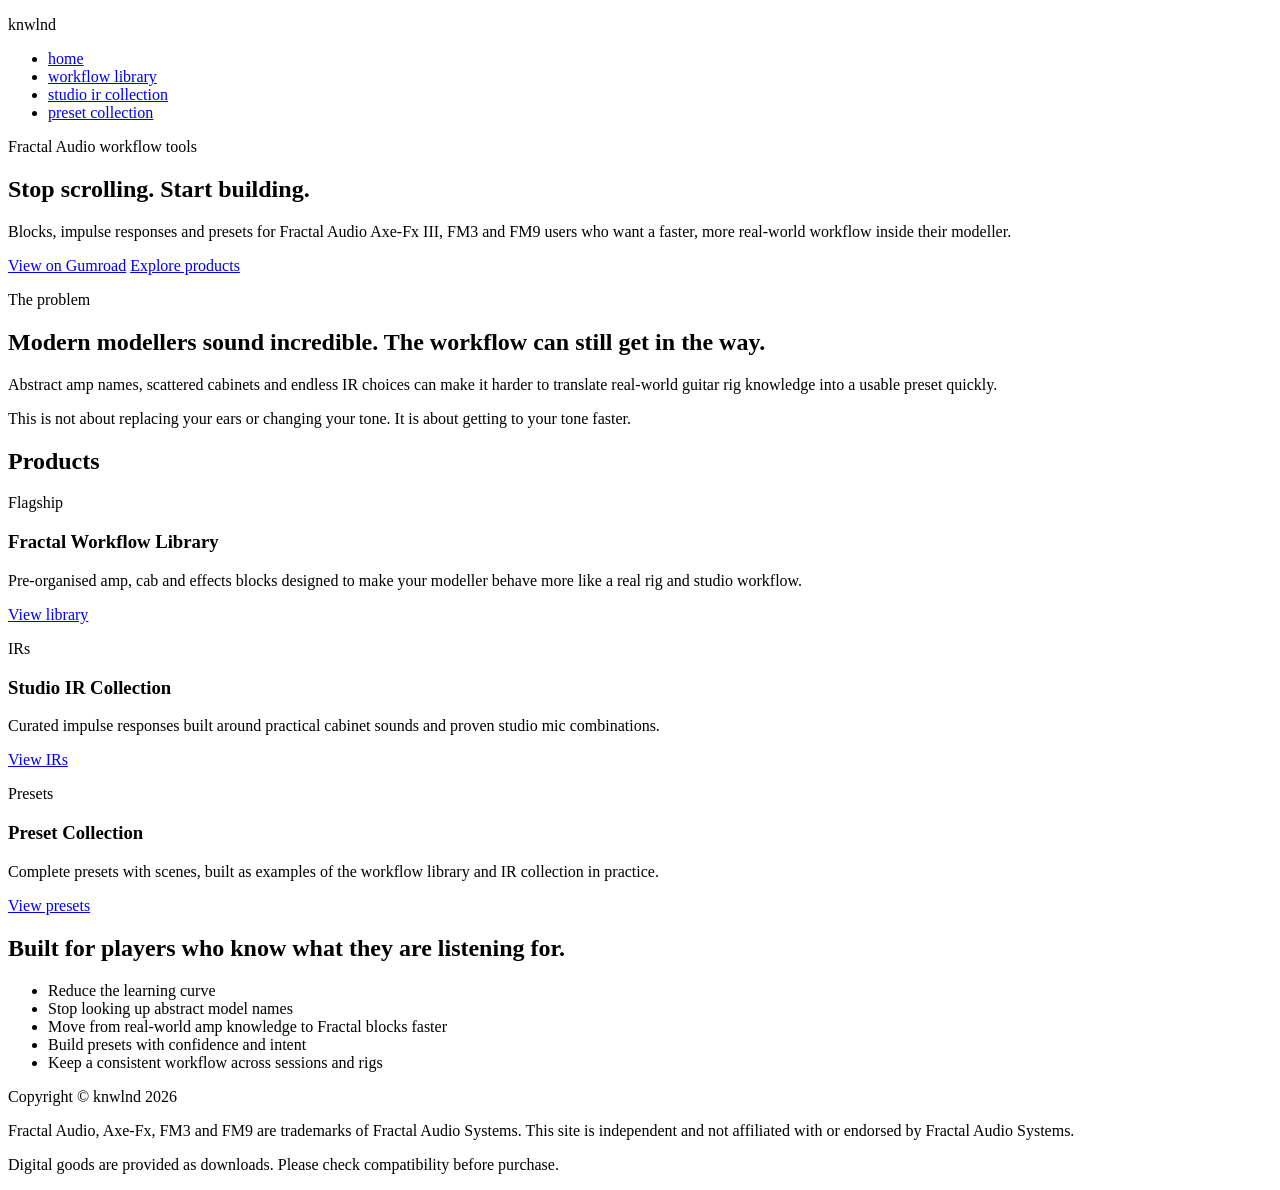
==== index.html @ f4e4c255 "Update index.html v2." ====
<!DOCTYPE html>
<html lang="en">
<head>
  <meta charset="utf-8">
  <meta name="viewport" content="width=device-width, initial-scale=1">
  <title>knwlnd Fractal Audio Workflow Tools</title>
  <meta name="description" content="Fractal Audio workflow tools, block libraries, impulse responses and presets for Axe-Fx III, FM3 and FM9 users.">
  <link rel="preconnect" href="https://fonts.googleapis.com">
  <link rel="preconnect" href="https://fonts.gstatic.com" crossorigin>
  <link href="https://fonts.googleapis.com/css2?family=Inter:wght@400;600;700&family=VT323&display=swap" rel="stylesheet">
  <link rel="stylesheet" href="./style.css">
</head>
<body>
  <header class="site-header">
    <p class="brand">knwlnd</p>
    <nav class="site-nav" aria-label="Main navigation">
      <ul>
        <li><a class="active" href="./index.html">home</a></li>
        <li><a href="./libraries.html">workflow library</a></li>
        <li><a href="./impulses.html">studio ir collection</a></li>
        <li><a href="./presets.html">preset collection</a></li>
      </ul>
    </nav>
  </header>

  <main>
    <section class="hero">
      <p class="eyebrow">Fractal Audio workflow tools</p>
      <h1>Stop scrolling. Start building.</h1>
      <p class="lede">Blocks, impulse responses and presets for Fractal Audio Axe-Fx III, FM3 and FM9 users who want a faster, more real-world workflow inside their modeller.</p>
      <div class="button-row">
        <a class="button primary" href="https://knwlnd.gumroad.com/l/jlbdt?layout=profile">View on Gumroad</a>
        <a class="button secondary" href="#products">Explore products</a>
      </div>
    </section>

    <section class="section panel">
      <p class="kicker">The problem</p>
      <h2>Modern modellers sound incredible. The workflow can still get in the way.</h2>
      <p>Abstract amp names, scattered cabinets and endless IR choices can make it harder to translate real-world guitar rig knowledge into a usable preset quickly.</p>
      <p class="note">This is not about replacing your ears or changing your tone. It is about getting to your tone faster.</p>
    </section>

    <section id="products" class="section">
      <h2>Products</h2>
      <div class="grid">
        <article class="card featured">
          <p class="kicker">Flagship</p>
          <h3>Fractal Workflow Library</h3>
          <p>Pre-organised amp, cab and effects blocks designed to make your modeller behave more like a real rig and studio workflow.</p>
          <a class="button" href="./libraries.html">View library</a>
        </article>

        <article class="card">
          <p class="kicker">IRs</p>
          <h3>Studio IR Collection</h3>
          <p>Curated impulse responses built around practical cabinet sounds and proven studio mic combinations.</p>
          <a class="button" href="./impulses.html">View IRs</a>
        </article>

        <article class="card">
          <p class="kicker">Presets</p>
          <h3>Preset Collection</h3>
          <p>Complete presets with scenes, built as examples of the workflow library and IR collection in practice.</p>
          <a class="button" href="./presets.html">View presets</a>
        </article>
      </div>
    </section>

    <section class="section panel">
      <h2>Built for players who know what they are listening for.</h2>
      <ul class="checklist">
        <li>Reduce the learning curve</li>
        <li>Stop looking up abstract model names</li>
        <li>Move from real-world amp knowledge to Fractal blocks faster</li>
        <li>Build presets with confidence and intent</li>
        <li>Keep a consistent workflow across sessions and rigs</li>
      </ul>
    </section>
  </main>

  <footer class="site-footer">
    <p>Copyright © knwlnd 2026</p>
    <p>Fractal Audio, Axe-Fx, FM3 and FM9 are trademarks of Fractal Audio Systems. This site is independent and not affiliated with or endorsed by Fractal Audio Systems.</p>
    <p>Digital goods are provided as downloads. Please check compatibility before purchase.</p>
  </footer>
</body>
</html>
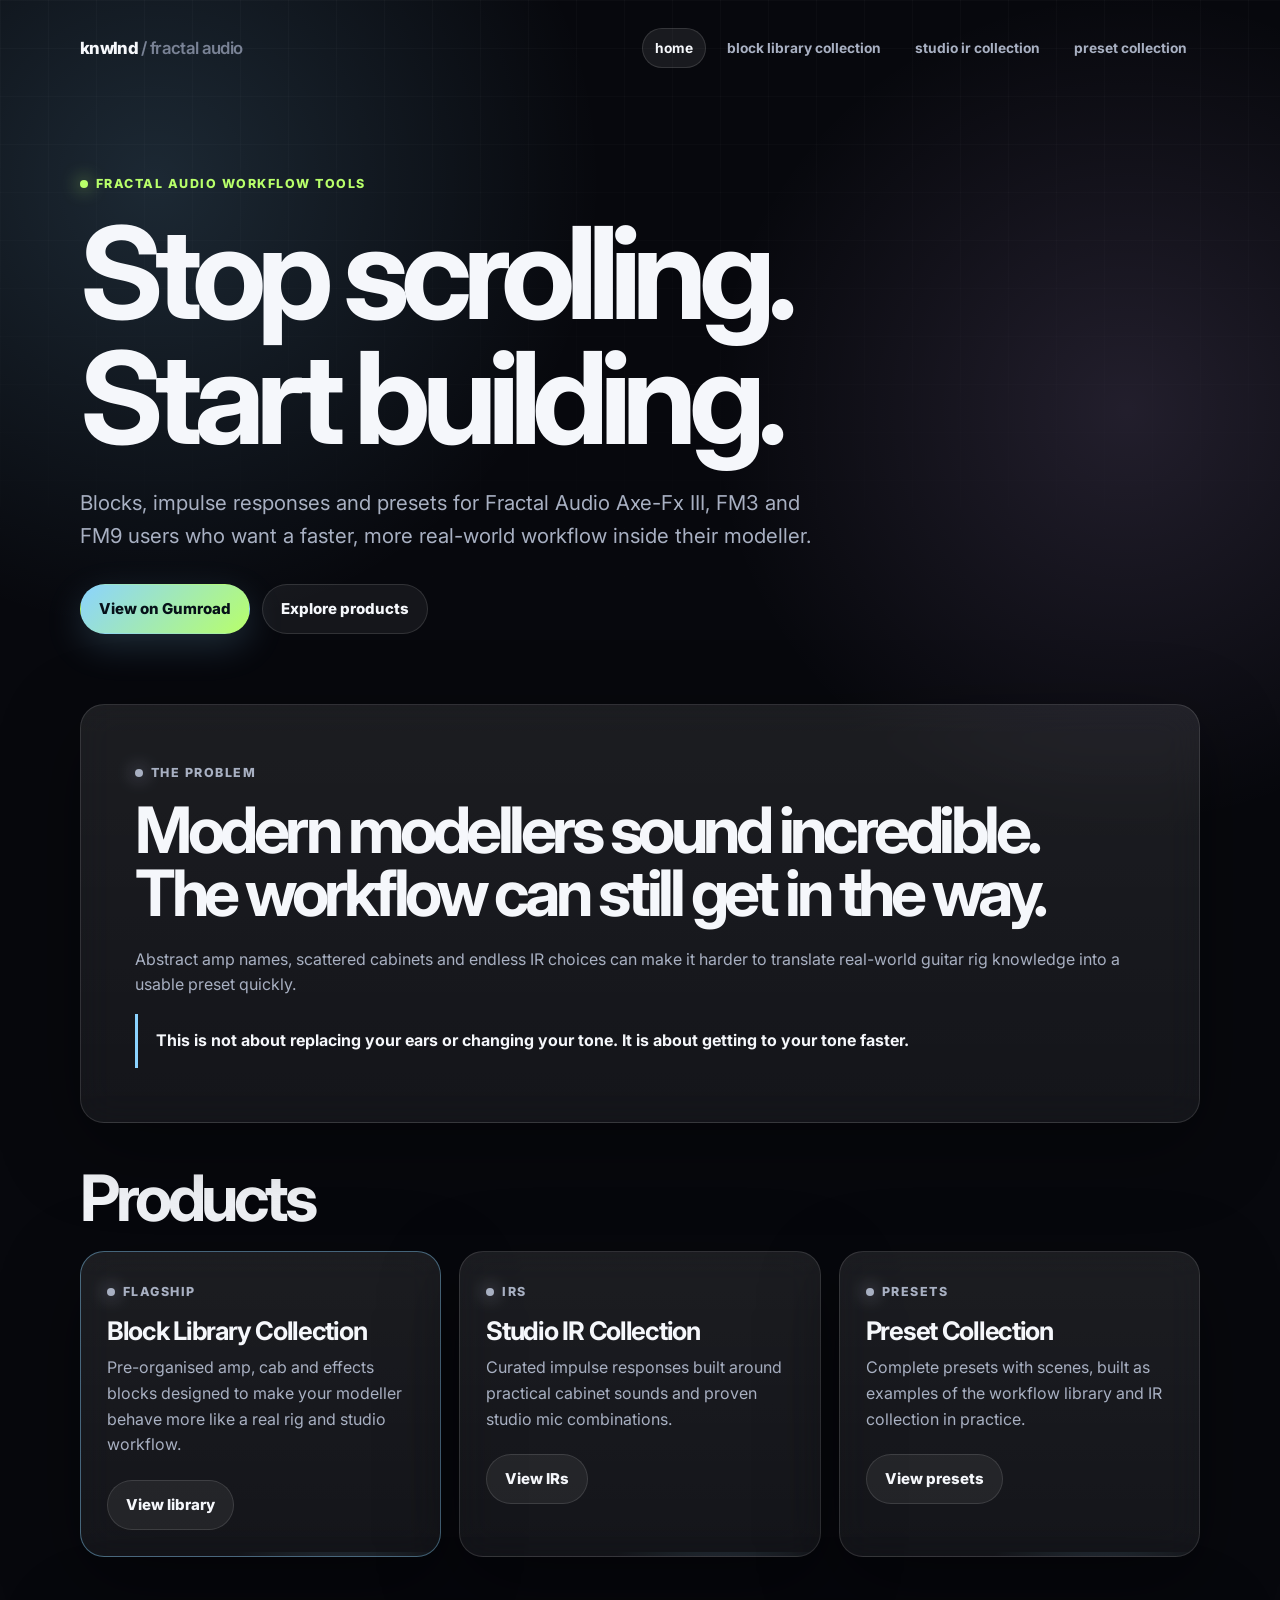
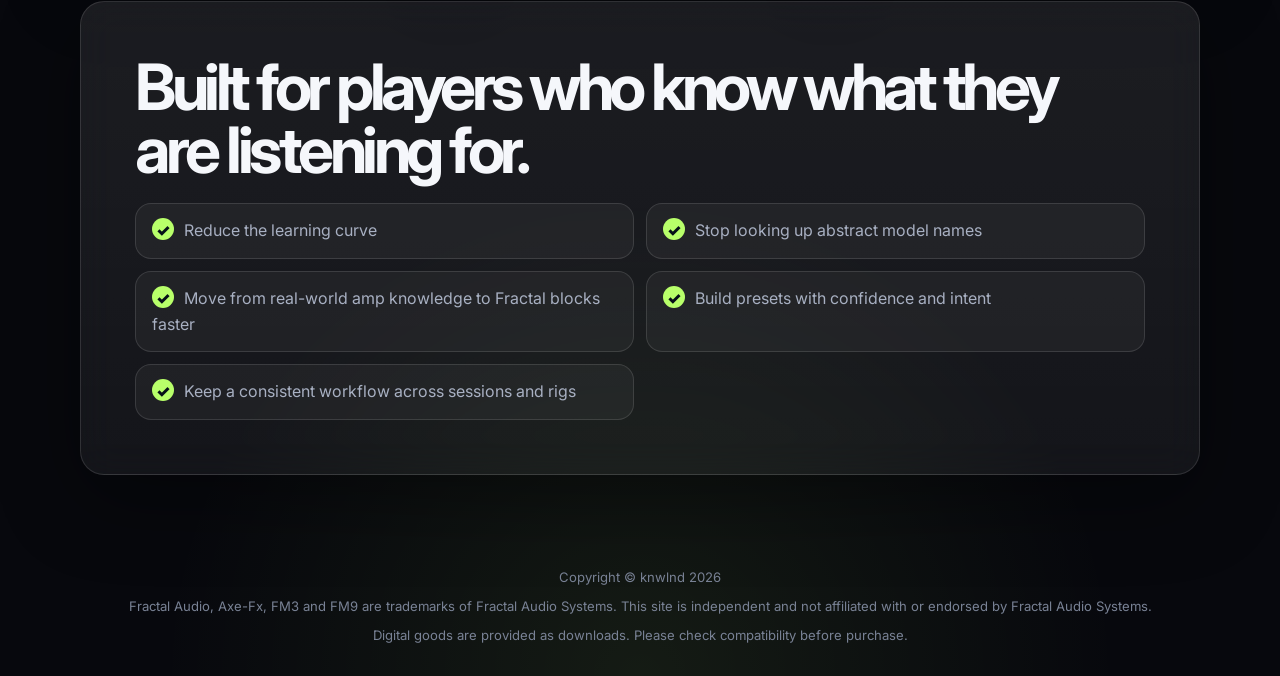
==== commit 4d377e9c: "Update index.html Naming of Block Library Collection." ====
--- a/index.html
+++ b/index.html
@@ -7,7 +7,7 @@
   <meta name="description" content="Fractal Audio workflow tools, block libraries, impulse responses and presets for Axe-Fx III, FM3 and FM9 users.">
   <link rel="preconnect" href="https://fonts.googleapis.com">
   <link rel="preconnect" href="https://fonts.gstatic.com" crossorigin>
-  <link href="https://fonts.googleapis.com/css2?family=Inter:wght@400;600;700&family=VT323&display=swap" rel="stylesheet">
+  <link href="https://fonts.googleapis.com/css2?family=Inter:wght@400;600;700&display=swap" rel="stylesheet">
   <link rel="stylesheet" href="./style.css">
 </head>
 <body>
@@ -16,7 +16,7 @@
     <nav class="site-nav" aria-label="Main navigation">
       <ul>
         <li><a class="active" href="./index.html">home</a></li>
-        <li><a href="./libraries.html">workflow library</a></li>
+        <li><a href="./libraries.html">block library collection</a></li>
         <li><a href="./impulses.html">studio ir collection</a></li>
         <li><a href="./presets.html">preset collection</a></li>
       </ul>
@@ -46,7 +46,7 @@
       <div class="grid">
         <article class="card featured">
           <p class="kicker">Flagship</p>
-          <h3>Fractal Workflow Library</h3>
+          <h3>Block Library Collection</h3>
           <p>Pre-organised amp, cab and effects blocks designed to make your modeller behave more like a real rig and studio workflow.</p>
           <a class="button" href="./libraries.html">View library</a>
         </article>
--- a/style.css
+++ b/style.css
@@ -0,0 +1,429 @@
+:root {
+  color-scheme: dark;
+  --bg: #07080d;
+  --bg-soft: #0d1018;
+  --panel: rgba(255, 255, 255, 0.055);
+  --panel-strong: rgba(255, 255, 255, 0.085);
+  --text: #f5f7fb;
+  --muted: #a8b0c2;
+  --muted-2: #798295;
+  --accent: #8bd3ff;
+  --accent-2: #b8ff6a;
+  --accent-3: #d9b4ff;
+  --border: rgba(255, 255, 255, 0.12);
+  --shadow: 0 24px 80px rgba(0, 0, 0, 0.38);
+  --radius: 24px;
+  --max-width: 1120px;
+}
+
+* {
+  box-sizing: border-box;
+}
+
+html {
+  scroll-behavior: smooth;
+}
+
+body {
+  margin: 0;
+  background:
+    radial-gradient(circle at 12% 8%, rgba(139, 211, 255, 0.16), transparent 28rem),
+    radial-gradient(circle at 88% 18%, rgba(217, 180, 255, 0.13), transparent 26rem),
+    radial-gradient(circle at 50% 100%, rgba(184, 255, 106, 0.08), transparent 30rem),
+    var(--bg);
+  color: var(--text);
+  font-family: Inter, -apple-system, BlinkMacSystemFont, "Segoe UI", sans-serif;
+  line-height: 1.6;
+  -webkit-font-smoothing: antialiased;
+}
+
+body::before {
+  content: "";
+  position: fixed;
+  inset: 0;
+  pointer-events: none;
+  background-image: linear-gradient(rgba(255,255,255,0.025) 1px, transparent 1px), linear-gradient(90deg, rgba(255,255,255,0.025) 1px, transparent 1px);
+  background-size: 48px 48px;
+  mask-image: linear-gradient(to bottom, black, transparent 75%);
+}
+
+a {
+  color: inherit;
+  text-decoration: none;
+}
+
+p {
+  margin: 0;
+}
+
+.site-header,
+main,
+.site-footer {
+  width: min(var(--max-width), calc(100% - 40px));
+  margin: 0 auto;
+}
+
+.site-header {
+  display: flex;
+  align-items: center;
+  justify-content: space-between;
+  gap: 24px;
+  padding: 28px 0;
+}
+
+.brand {
+  margin: 0;
+  font-size: 1.05rem;
+  font-weight: 800;
+  letter-spacing: -0.04em;
+}
+
+.brand::after {
+  content: " / fractal audio";
+  color: var(--muted-2);
+  font-weight: 600;
+}
+
+.site-nav ul {
+  display: flex;
+  flex-wrap: wrap;
+  justify-content: flex-end;
+  gap: 8px;
+  margin: 0;
+  padding: 0;
+  list-style: none;
+}
+
+.site-nav a {
+  display: block;
+  padding: 8px 12px;
+  border: 1px solid transparent;
+  border-radius: 999px;
+  color: var(--muted);
+  font-size: 0.86rem;
+  font-weight: 700;
+  text-transform: lowercase;
+  transition: 160ms ease;
+}
+
+.site-nav a:hover,
+.site-nav a.active {
+  color: var(--text);
+  background: rgba(255, 255, 255, 0.075);
+  border-color: var(--border);
+}
+
+main {
+  padding-bottom: 48px;
+}
+
+.hero {
+  min-height: 62vh;
+  display: grid;
+  align-content: center;
+  padding: 78px 0 70px;
+}
+
+.hero > * {
+  max-width: 900px;
+}
+
+.eyebrow,
+.kicker {
+  display: inline-flex;
+  width: fit-content;
+  align-items: center;
+  gap: 8px;
+  margin-bottom: 16px;
+  color: var(--accent-2);
+  font-size: 0.78rem;
+  font-weight: 800;
+  letter-spacing: 0.12em;
+  text-transform: uppercase;
+}
+
+.eyebrow::before,
+.kicker::before {
+  content: "";
+  width: 8px;
+  height: 8px;
+  border-radius: 999px;
+  background: currentColor;
+  box-shadow: 0 0 18px currentColor;
+}
+
+h1,
+h2,
+h3 {
+  margin: 0;
+  line-height: 0.98;
+  letter-spacing: -0.07em;
+}
+
+h1 {
+  max-width: 980px;
+  font-size: clamp(4rem, 10vw, 8.6rem);
+}
+
+h2 {
+  font-size: clamp(2.3rem, 5vw, 4.7rem);
+  margin-bottom: 22px;
+}
+
+h3 {
+  font-size: clamp(1.45rem, 2vw, 2rem);
+  letter-spacing: -0.05em;
+  margin-bottom: 12px;
+}
+
+.lede {
+  max-width: 760px;
+  margin-top: 26px;
+  color: var(--muted);
+  font-size: clamp(1.08rem, 1.8vw, 1.28rem);
+}
+
+.section {
+  padding: 44px 0;
+}
+
+.panel,
+.card,
+.aside-box {
+  background: linear-gradient(180deg, var(--panel-strong), var(--panel));
+  border: 1px solid var(--border);
+  border-radius: var(--radius);
+  box-shadow: var(--shadow);
+  backdrop-filter: blur(18px);
+}
+
+.panel {
+  padding: clamp(26px, 5vw, 54px);
+}
+
+.panel p,
+.card p,
+.aside-box li,
+.meta,
+.checklist li,
+.plain-list li {
+  color: var(--muted);
+}
+
+.panel p + p {
+  margin-top: 16px;
+}
+
+.note {
+  border-left: 3px solid var(--accent);
+  padding: 14px 0 14px 18px;
+  color: var(--text) !important;
+  font-weight: 700;
+}
+
+.grid {
+  display: grid;
+  grid-template-columns: repeat(3, minmax(0, 1fr));
+  gap: 18px;
+  margin-top: 22px;
+}
+
+.card {
+  position: relative;
+  overflow: hidden;
+  padding: 26px;
+  min-height: 260px;
+  transition: transform 180ms ease, border-color 180ms ease, background 180ms ease;
+}
+
+.card::after {
+  content: "";
+  position: absolute;
+  inset: auto -20% -45% 25%;
+  height: 140px;
+  background: radial-gradient(circle, rgba(139, 211, 255, 0.18), transparent 68%);
+}
+
+.card.featured {
+  border-color: rgba(139, 211, 255, 0.42);
+}
+
+.card:hover {
+  transform: translateY(-4px);
+  border-color: rgba(255, 255, 255, 0.25);
+  background: rgba(255, 255, 255, 0.075);
+}
+
+.card .button {
+  position: relative;
+  z-index: 1;
+  margin-top: 22px;
+}
+
+.button-row {
+  display: flex;
+  flex-wrap: wrap;
+  gap: 12px;
+  margin-top: 32px;
+}
+
+.button-row.left {
+  justify-content: flex-start;
+}
+
+.button {
+  display: inline-flex;
+  align-items: center;
+  justify-content: center;
+  gap: 8px;
+  min-height: 46px;
+  padding: 12px 18px;
+  border: 1px solid var(--border);
+  border-radius: 999px;
+  color: var(--text);
+  background: rgba(255, 255, 255, 0.06);
+  font-size: 0.94rem;
+  font-weight: 800;
+  transition: 160ms ease;
+}
+
+.button:hover {
+  transform: translateY(-1px);
+  border-color: rgba(255, 255, 255, 0.26);
+  background: rgba(255, 255, 255, 0.1);
+}
+
+.button.primary {
+  color: #061018;
+  border-color: transparent;
+  background: linear-gradient(135deg, var(--accent), var(--accent-2));
+  box-shadow: 0 12px 36px rgba(139, 211, 255, 0.18);
+}
+
+.button.secondary {
+  color: var(--text);
+}
+
+.checklist,
+.plain-list {
+  padding-left: 0;
+  margin: 0;
+  list-style: none;
+}
+
+.checklist {
+  display: grid;
+  grid-template-columns: repeat(2, minmax(0, 1fr));
+  gap: 12px;
+  margin-top: 22px;
+}
+
+.checklist li,
+.plain-list li {
+  margin: 0;
+}
+
+.checklist li {
+  padding: 14px 16px;
+  background: rgba(255,255,255,0.045);
+  border: 1px solid var(--border);
+  border-radius: 16px;
+}
+
+.checklist li::before {
+  content: "✓";
+  display: inline-grid;
+  place-items: center;
+  width: 22px;
+  height: 22px;
+  margin-right: 10px;
+  border-radius: 999px;
+  color: #061018;
+  background: var(--accent-2);
+  font-weight: 900;
+}
+
+.product-layout {
+  display: grid;
+  grid-template-columns: minmax(0, 1.45fr) minmax(280px, 0.8fr);
+  gap: 20px;
+  align-items: start;
+}
+
+.aside-box {
+  position: sticky;
+  top: 20px;
+  padding: 24px;
+}
+
+.aside-box h3 {
+  margin-bottom: 18px;
+}
+
+.aside-box .button {
+  width: 100%;
+  margin-top: 22px;
+}
+
+.plain-list {
+  display: grid;
+  gap: 12px;
+}
+
+.plain-list strong {
+  color: var(--text);
+}
+
+.site-footer {
+  padding: 44px 0 30px;
+  color: var(--muted-2);
+  font-size: 0.82rem;
+  text-align: center;
+}
+
+.site-footer p + p {
+  margin-top: 8px;
+}
+
+@media (max-width: 860px) {
+  .site-header {
+    align-items: flex-start;
+    flex-direction: column;
+  }
+
+  .site-nav ul {
+    justify-content: flex-start;
+  }
+
+  .hero {
+    min-height: auto;
+    padding: 52px 0 42px;
+  }
+
+  .grid,
+  .product-layout,
+  .checklist {
+    grid-template-columns: 1fr;
+  }
+
+  .aside-box {
+    position: static;
+  }
+}
+
+@media (max-width: 520px) {
+  .site-header,
+  main,
+  .site-footer {
+    width: min(var(--max-width), calc(100% - 28px));
+  }
+
+  .site-nav a {
+    padding: 7px 10px;
+    font-size: 0.82rem;
+  }
+
+  h1 {
+    font-size: clamp(3.4rem, 16vw, 5rem);
+  }
+}
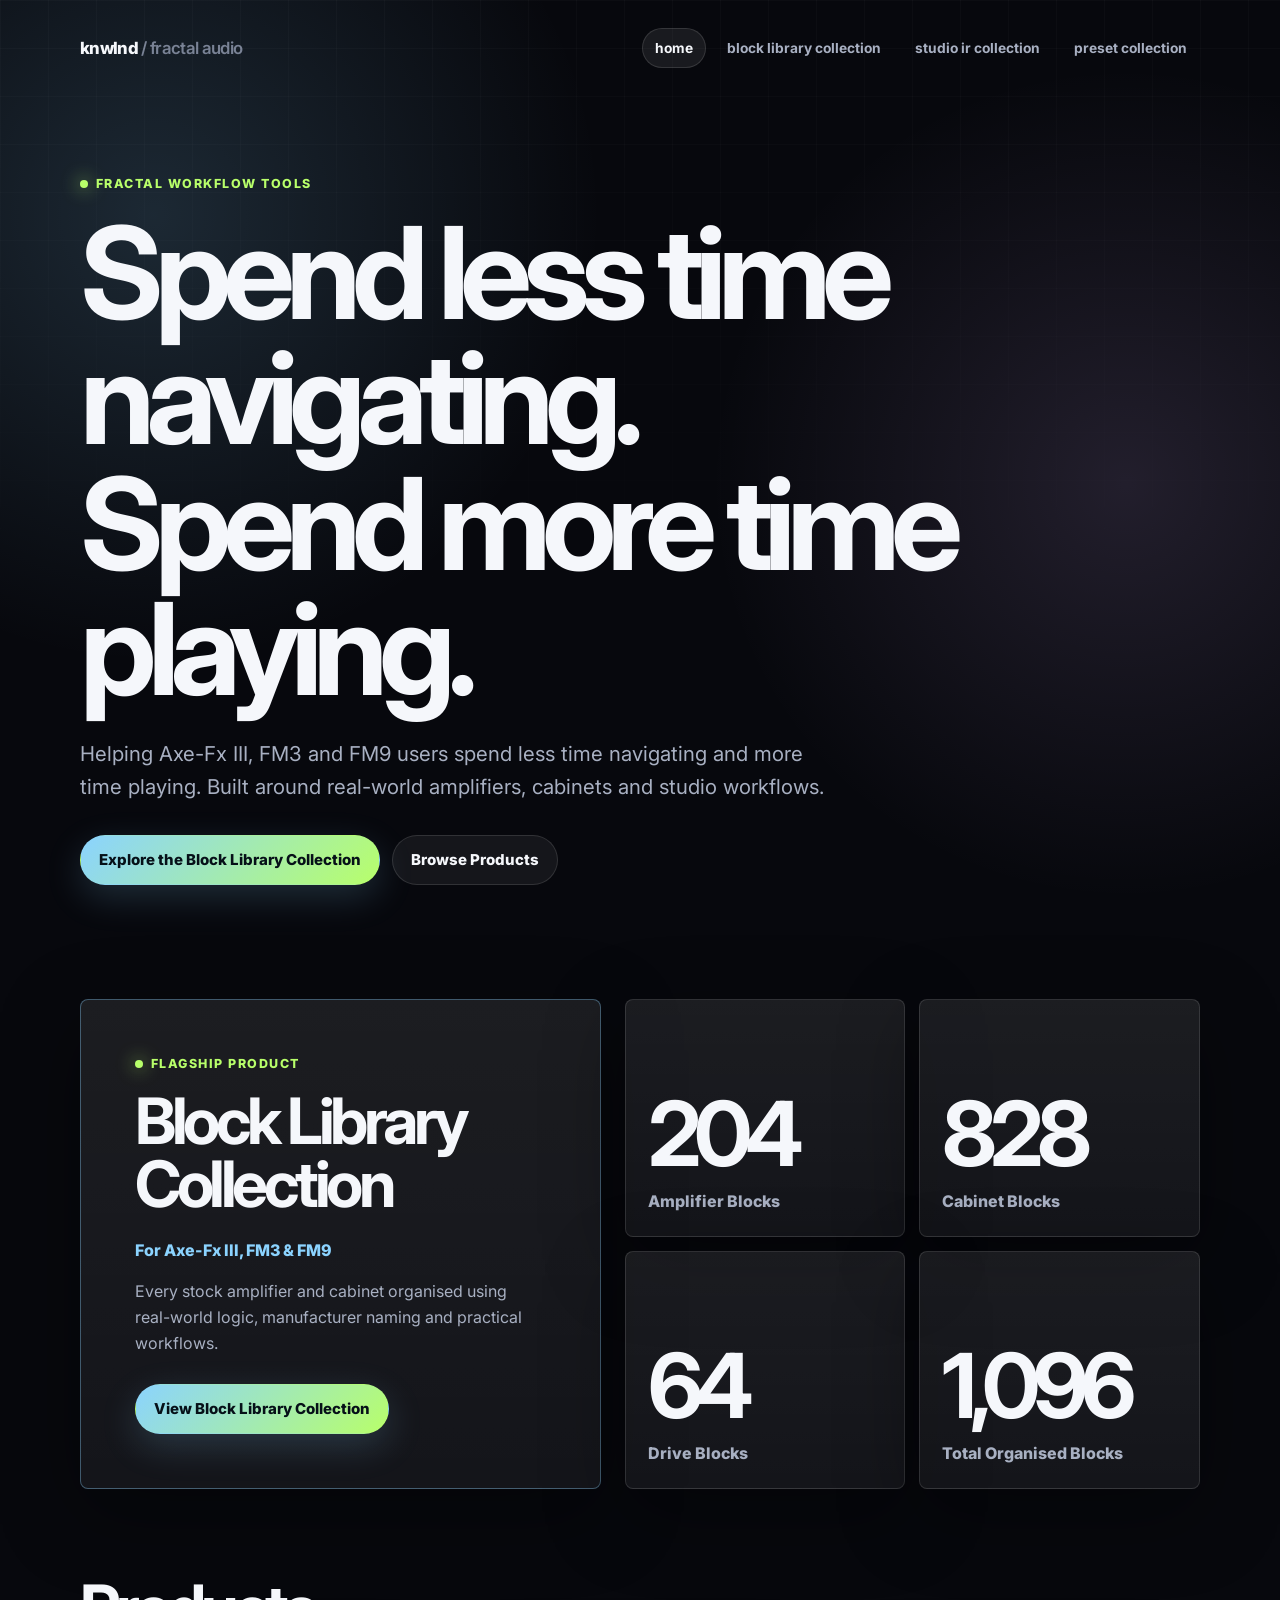
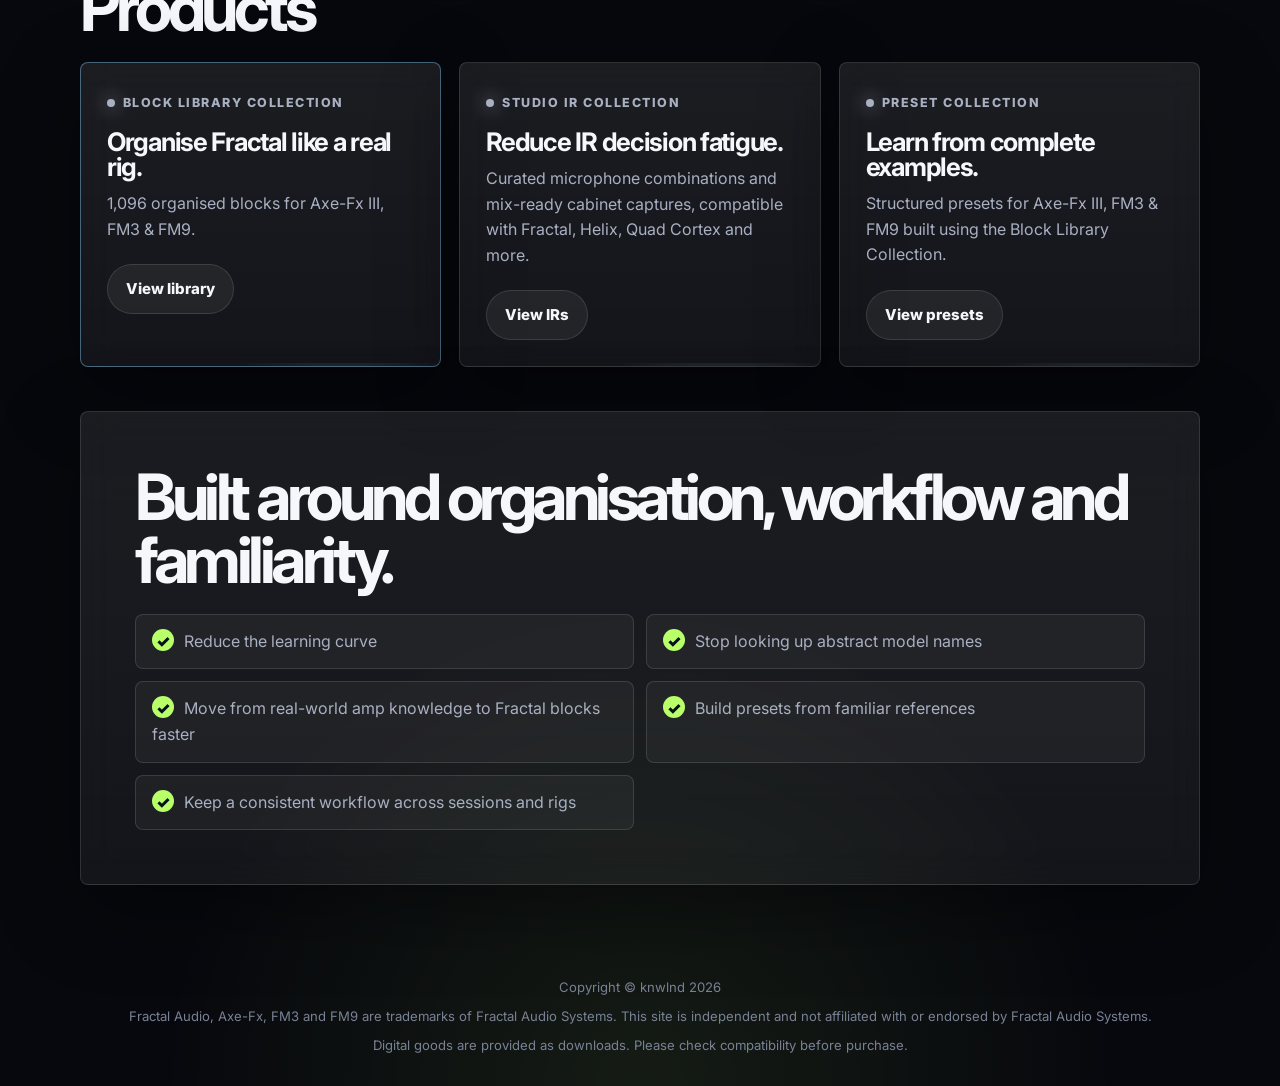
==== commit b0dc8817: "Copy and product naming revision." ====
--- a/index.html
+++ b/index.html
@@ -3,11 +3,11 @@
 <head>
   <meta charset="utf-8">
   <meta name="viewport" content="width=device-width, initial-scale=1">
-  <title>knwlnd Fractal Audio Workflow Tools</title>
-  <meta name="description" content="Fractal Audio workflow tools, block libraries, impulse responses and presets for Axe-Fx III, FM3 and FM9 users.">
+  <title>knwlnd | Fractal Workflow Tools</title>
+  <meta name="description" content="Fractal block library, studio IR and preset collections for Axe-Fx III, FM3 and FM9 users who want less navigation and more playing.">
   <link rel="preconnect" href="https://fonts.googleapis.com">
   <link rel="preconnect" href="https://fonts.gstatic.com" crossorigin>
-  <link href="https://fonts.googleapis.com/css2?family=Inter:wght@400;600;700&display=swap" rel="stylesheet">
+  <link href="https://fonts.googleapis.com/css2?family=Inter:wght@400;600;700&amp;display=swap" rel="stylesheet">
   <link rel="stylesheet" href="./style.css">
 </head>
 <body>
@@ -25,55 +25,76 @@
 
   <main>
     <section class="hero">
-      <p class="eyebrow">Fractal Audio workflow tools</p>
-      <h1>Stop scrolling. Start building.</h1>
-      <p class="lede">Blocks, impulse responses and presets for Fractal Audio Axe-Fx III, FM3 and FM9 users who want a faster, more real-world workflow inside their modeller.</p>
+      <p class="eyebrow">Fractal Workflow Tools</p>
+      <h1>Spend less time navigating. Spend more time playing.</h1>
+      <p class="lede">Helping Axe-Fx III, FM3 and FM9 users spend less time navigating and more time playing. Built around real-world amplifiers, cabinets and studio workflows.</p>
       <div class="button-row">
-        <a class="button primary" href="https://knwlnd.gumroad.com/l/jlbdt?layout=profile">View on Gumroad</a>
-        <a class="button secondary" href="#products">Explore products</a>
+        <a class="button primary" href="./libraries.html">Explore the Block Library Collection</a>
+        <a class="button secondary" href="#products">Browse Products</a>
       </div>
     </section>
 
-    <section class="section panel">
-      <p class="kicker">The problem</p>
-      <h2>Modern modellers sound incredible. The workflow can still get in the way.</h2>
-      <p>Abstract amp names, scattered cabinets and endless IR choices can make it harder to translate real-world guitar rig knowledge into a usable preset quickly.</p>
-      <p class="note">This is not about replacing your ears or changing your tone. It is about getting to your tone faster.</p>
+    <section class="section library-feature">
+      <div class="feature-copy">
+        <p class="kicker">Flagship product</p>
+        <h2>Block Library Collection</h2>
+        <p class="subhead">For Axe-Fx III, FM3 &amp; FM9</p>
+        <p>Every stock amplifier and cabinet organised using real-world logic, manufacturer naming and practical workflows.</p>
+        <a class="button primary" href="./libraries.html">View Block Library Collection</a>
+      </div>
+      <div class="stats-grid compact">
+        <article>
+          <strong>204</strong>
+          <span>Amplifier Blocks</span>
+        </article>
+        <article>
+          <strong>828</strong>
+          <span>Cabinet Blocks</span>
+        </article>
+        <article>
+          <strong>64</strong>
+          <span>Drive Blocks</span>
+        </article>
+        <article>
+          <strong>1,096</strong>
+          <span>Total Organised Blocks</span>
+        </article>
+      </div>
     </section>
 
     <section id="products" class="section">
       <h2>Products</h2>
       <div class="grid">
         <article class="card featured">
-          <p class="kicker">Flagship</p>
-          <h3>Block Library Collection</h3>
-          <p>Pre-organised amp, cab and effects blocks designed to make your modeller behave more like a real rig and studio workflow.</p>
+          <p class="kicker">Block Library Collection</p>
+          <h3>Organise Fractal like a real rig.</h3>
+          <p>1,096 organised blocks for Axe-Fx III, FM3 &amp; FM9.</p>
           <a class="button" href="./libraries.html">View library</a>
         </article>
 
         <article class="card">
-          <p class="kicker">IRs</p>
-          <h3>Studio IR Collection</h3>
-          <p>Curated impulse responses built around practical cabinet sounds and proven studio mic combinations.</p>
+          <p class="kicker">Studio IR Collection</p>
+          <h3>Reduce IR decision fatigue.</h3>
+          <p>Curated microphone combinations and mix-ready cabinet captures, compatible with Fractal, Helix, Quad Cortex and more.</p>
           <a class="button" href="./impulses.html">View IRs</a>
         </article>
 
         <article class="card">
-          <p class="kicker">Presets</p>
-          <h3>Preset Collection</h3>
-          <p>Complete presets with scenes, built as examples of the workflow library and IR collection in practice.</p>
+          <p class="kicker">Preset Collection</p>
+          <h3>Learn from complete examples.</h3>
+          <p>Structured presets for Axe-Fx III, FM3 &amp; FM9 built using the Block Library Collection.</p>
           <a class="button" href="./presets.html">View presets</a>
         </article>
       </div>
     </section>
 
     <section class="section panel">
-      <h2>Built for players who know what they are listening for.</h2>
+      <h2>Built around organisation, workflow and familiarity.</h2>
       <ul class="checklist">
         <li>Reduce the learning curve</li>
         <li>Stop looking up abstract model names</li>
         <li>Move from real-world amp knowledge to Fractal blocks faster</li>
-        <li>Build presets with confidence and intent</li>
+        <li>Build presets from familiar references</li>
         <li>Keep a consistent workflow across sessions and rigs</li>
       </ul>
     </section>
--- a/style.css
+++ b/style.css
@@ -12,7 +12,7 @@
   --accent-3: #d9b4ff;
   --border: rgba(255, 255, 255, 0.12);
   --shadow: 0 24px 80px rgba(0, 0, 0, 0.38);
-  --radius: 24px;
+  --radius: 8px;
   --max-width: 1120px;
 }
 
@@ -304,6 +304,130 @@
   color: var(--text);
 }
 
+.button.disabled {
+  cursor: default;
+  opacity: 0.78;
+  pointer-events: none;
+}
+
+.library-feature {
+  display: grid;
+  grid-template-columns: minmax(0, 0.95fr) minmax(420px, 1.05fr);
+  gap: 24px;
+  align-items: stretch;
+}
+
+.feature-copy {
+  display: flex;
+  flex-direction: column;
+  justify-content: center;
+  padding: clamp(26px, 5vw, 54px);
+  background: linear-gradient(180deg, var(--panel-strong), var(--panel));
+  border: 1px solid rgba(139, 211, 255, 0.36);
+  border-radius: var(--radius);
+  box-shadow: var(--shadow);
+}
+
+.feature-copy p:not(.kicker) {
+  max-width: 560px;
+  color: var(--muted);
+}
+
+.feature-copy .subhead {
+  margin-bottom: 16px;
+  color: var(--accent) !important;
+  font-weight: 800;
+}
+
+.feature-copy .button {
+  width: fit-content;
+  margin-top: 28px;
+}
+
+.stats-grid {
+  display: grid;
+  grid-template-columns: repeat(4, minmax(0, 1fr));
+  gap: 14px;
+}
+
+.stats-grid.compact {
+  grid-template-columns: repeat(2, minmax(0, 1fr));
+}
+
+.stats-grid article {
+  display: grid;
+  align-content: end;
+  min-height: 180px;
+  padding: 22px;
+  background: linear-gradient(180deg, var(--panel-strong), var(--panel));
+  border: 1px solid var(--border);
+  border-radius: var(--radius);
+  box-shadow: var(--shadow);
+}
+
+.stats-grid strong {
+  display: block;
+  color: var(--text);
+  font-size: clamp(3rem, 7vw, 6.2rem);
+  line-height: 0.9;
+  letter-spacing: -0.08em;
+}
+
+.stats-grid span {
+  display: block;
+  margin-top: 14px;
+  color: var(--muted);
+  font-weight: 800;
+}
+
+.brand-list {
+  display: flex;
+  flex-wrap: wrap;
+  gap: 10px;
+  margin: 24px 0 0;
+  padding: 0;
+  list-style: none;
+}
+
+.brand-list li {
+  padding: 10px 14px;
+  color: var(--text);
+  background: rgba(255,255,255,0.055);
+  border: 1px solid var(--border);
+  border-radius: 8px;
+  font-weight: 800;
+}
+
+.gallery {
+  display: grid;
+  grid-template-columns: repeat(2, minmax(0, 1fr));
+  gap: 18px;
+  margin-top: 22px;
+}
+
+.gallery figure {
+  margin: 0;
+  overflow: hidden;
+  background: linear-gradient(180deg, var(--panel-strong), var(--panel));
+  border: 1px solid var(--border);
+  border-radius: var(--radius);
+  box-shadow: var(--shadow);
+}
+
+.gallery img {
+  display: block;
+  width: 100%;
+  height: auto;
+  background: #05070a;
+}
+
+.gallery figcaption {
+  padding: 14px 16px 16px;
+  color: var(--muted);
+  font-size: 0.92rem;
+  font-weight: 700;
+}
+
 .checklist,
 .plain-list {
   padding-left: 0;
@@ -327,7 +451,7 @@
   padding: 14px 16px;
   background: rgba(255,255,255,0.045);
   border: 1px solid var(--border);
-  border-radius: 16px;
+  border-radius: 8px;
 }
 
 .checklist li::before {
@@ -402,12 +526,20 @@
 
   .grid,
   .product-layout,
-  .checklist {
+  .checklist,
+  .library-feature,
+  .stats-grid,
+  .stats-grid.compact,
+  .gallery {
     grid-template-columns: 1fr;
   }
 
   .aside-box {
     position: static;
+  }
+
+  .stats-grid article {
+    min-height: 150px;
   }
 }
 
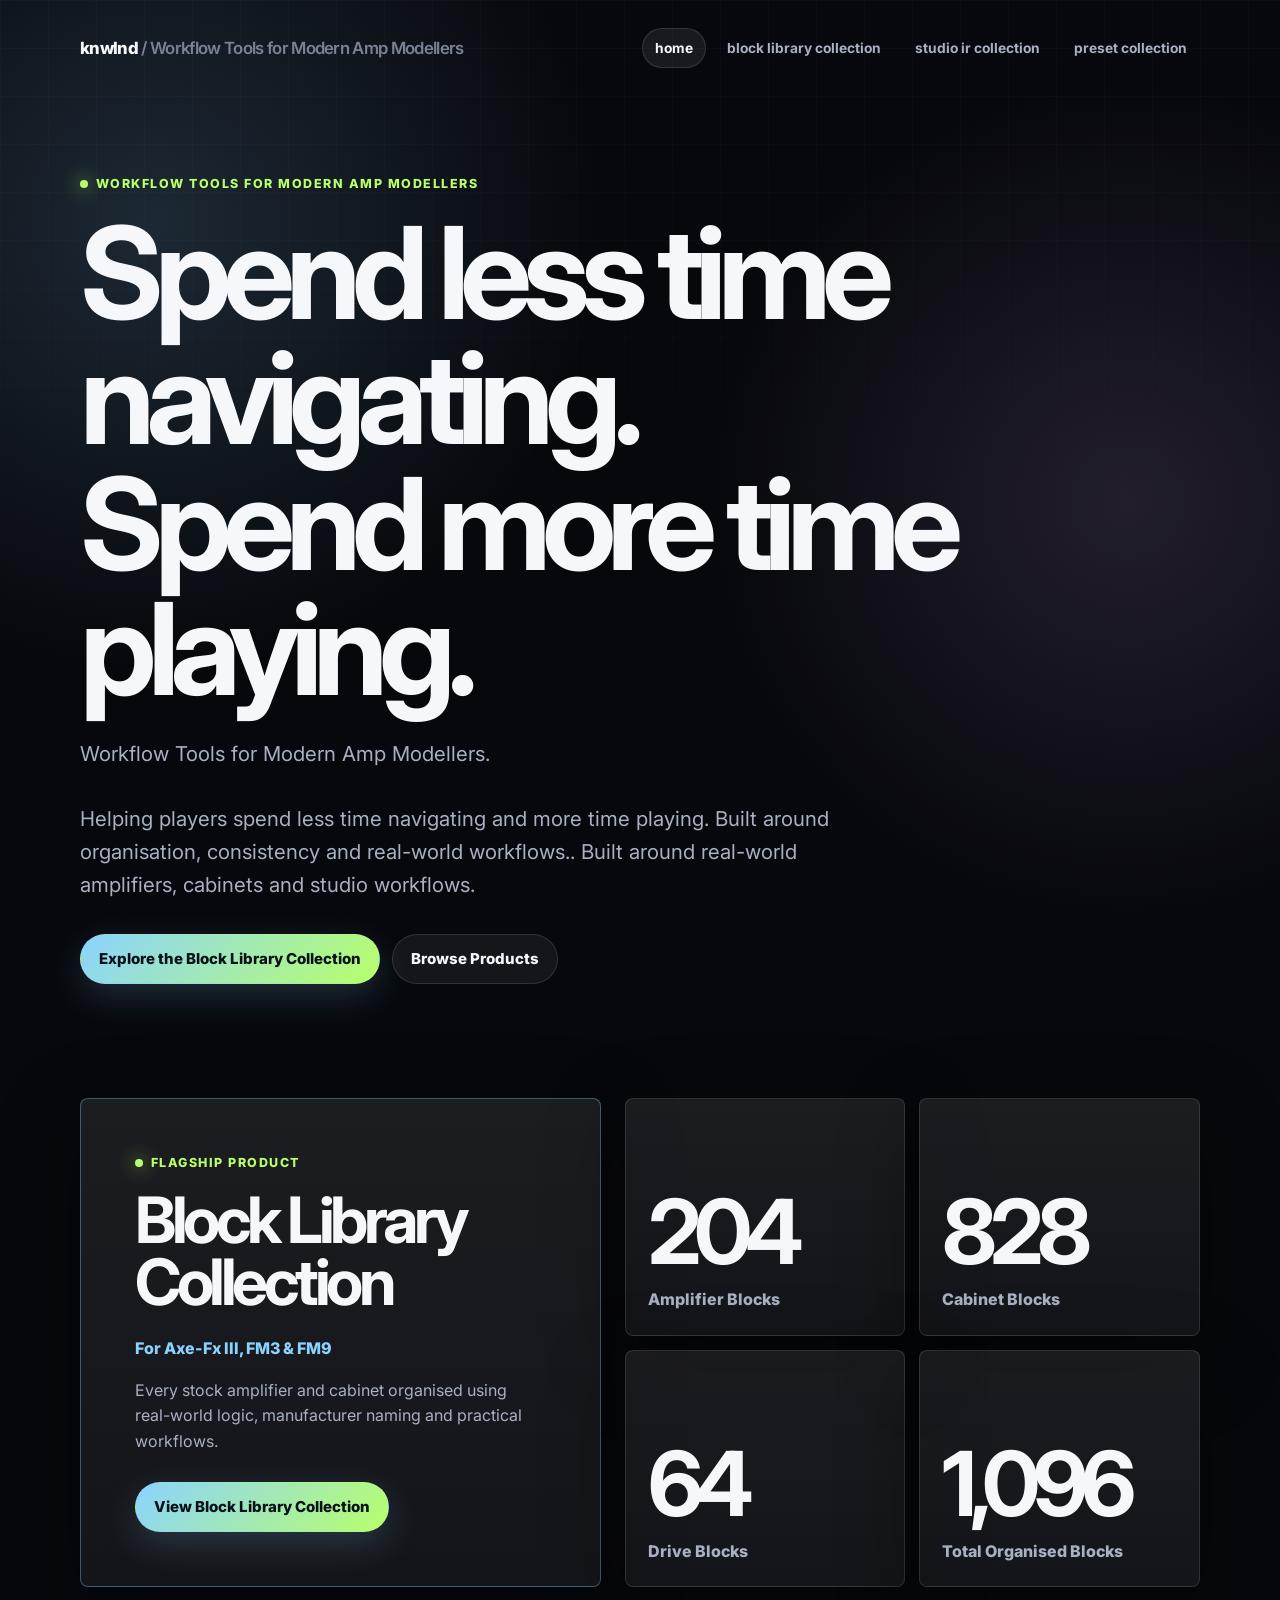
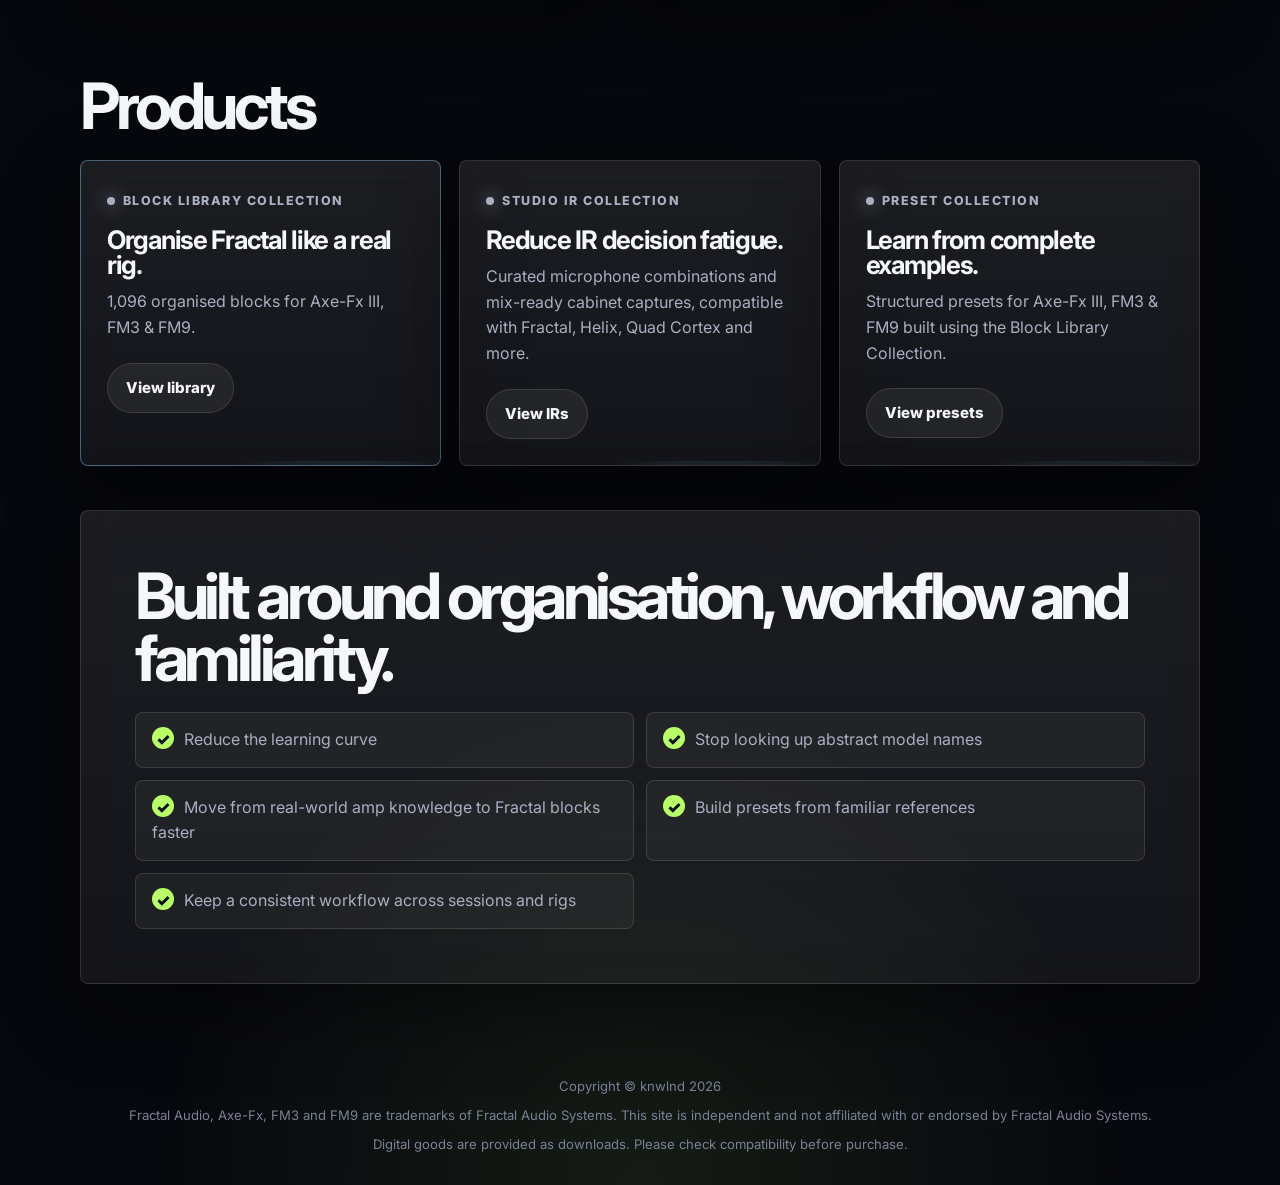
==== commit 08241a24: "Banding and product positioning revised." ====
--- a/index.html
+++ b/index.html
@@ -3,7 +3,7 @@
 <head>
   <meta charset="utf-8">
   <meta name="viewport" content="width=device-width, initial-scale=1">
-  <title>knwlnd | Fractal Workflow Tools</title>
+  <title>knwlnd | Workflow Tools for Modern Amp Modellers</title>
   <meta name="description" content="Fractal block library, studio IR and preset collections for Axe-Fx III, FM3 and FM9 users who want less navigation and more playing.">
   <link rel="preconnect" href="https://fonts.googleapis.com">
   <link rel="preconnect" href="https://fonts.gstatic.com" crossorigin>
@@ -25,9 +25,9 @@
 
   <main>
     <section class="hero">
-      <p class="eyebrow">Fractal Workflow Tools</p>
+      <p class="eyebrow">Workflow Tools for Modern Amp Modellers</p>
       <h1>Spend less time navigating. Spend more time playing.</h1>
-      <p class="lede">Helping Axe-Fx III, FM3 and FM9 users spend less time navigating and more time playing. Built around real-world amplifiers, cabinets and studio workflows.</p>
+      <p class="lede">Workflow Tools for Modern Amp Modellers.</br> </br>Helping players spend less time navigating and more time playing. Built around organisation, consistency and real-world workflows.. Built around real-world amplifiers, cabinets and studio workflows.</p>
       <div class="button-row">
         <a class="button primary" href="./libraries.html">Explore the Block Library Collection</a>
         <a class="button secondary" href="#products">Browse Products</a>
--- a/style.css
+++ b/style.css
@@ -79,7 +79,7 @@
 }
 
 .brand::after {
-  content: " / fractal audio";
+  content: " / Workflow Tools for Modern Amp Modellers";
   color: var(--muted-2);
   font-weight: 600;
 }
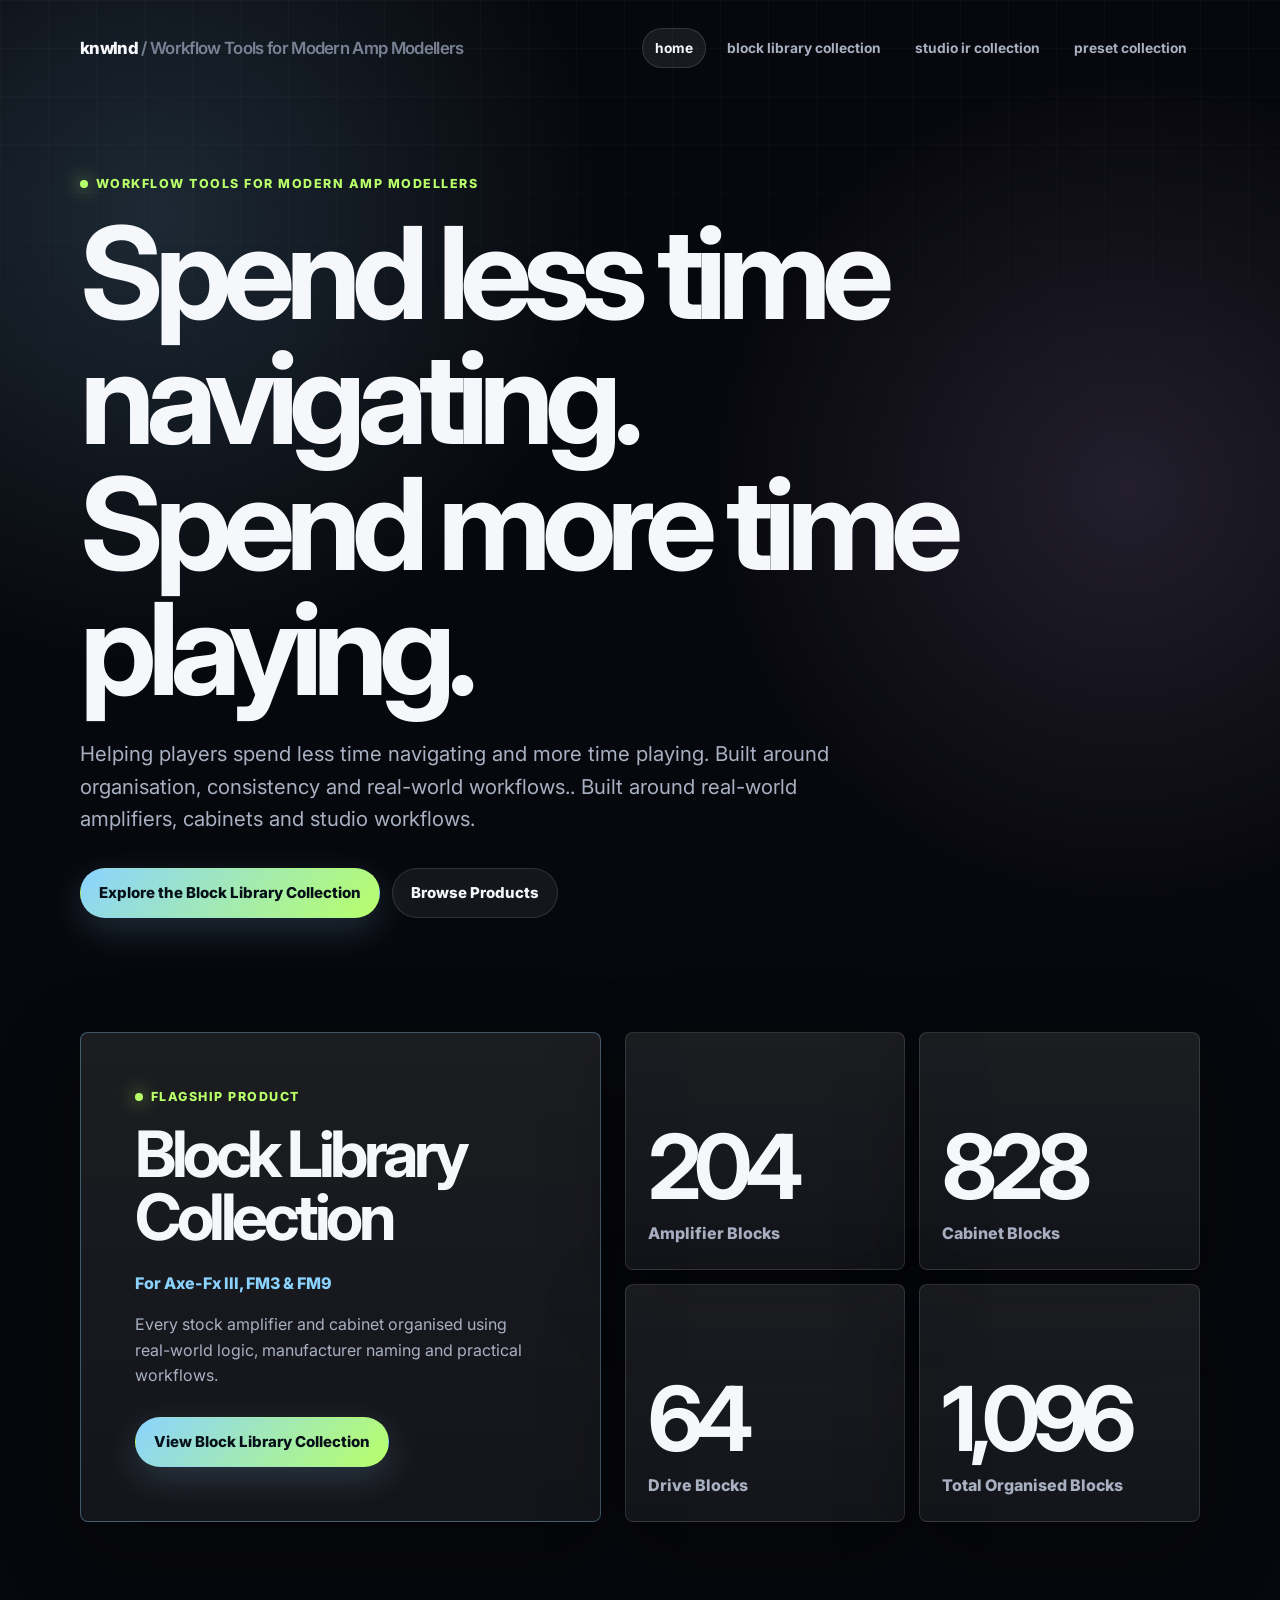
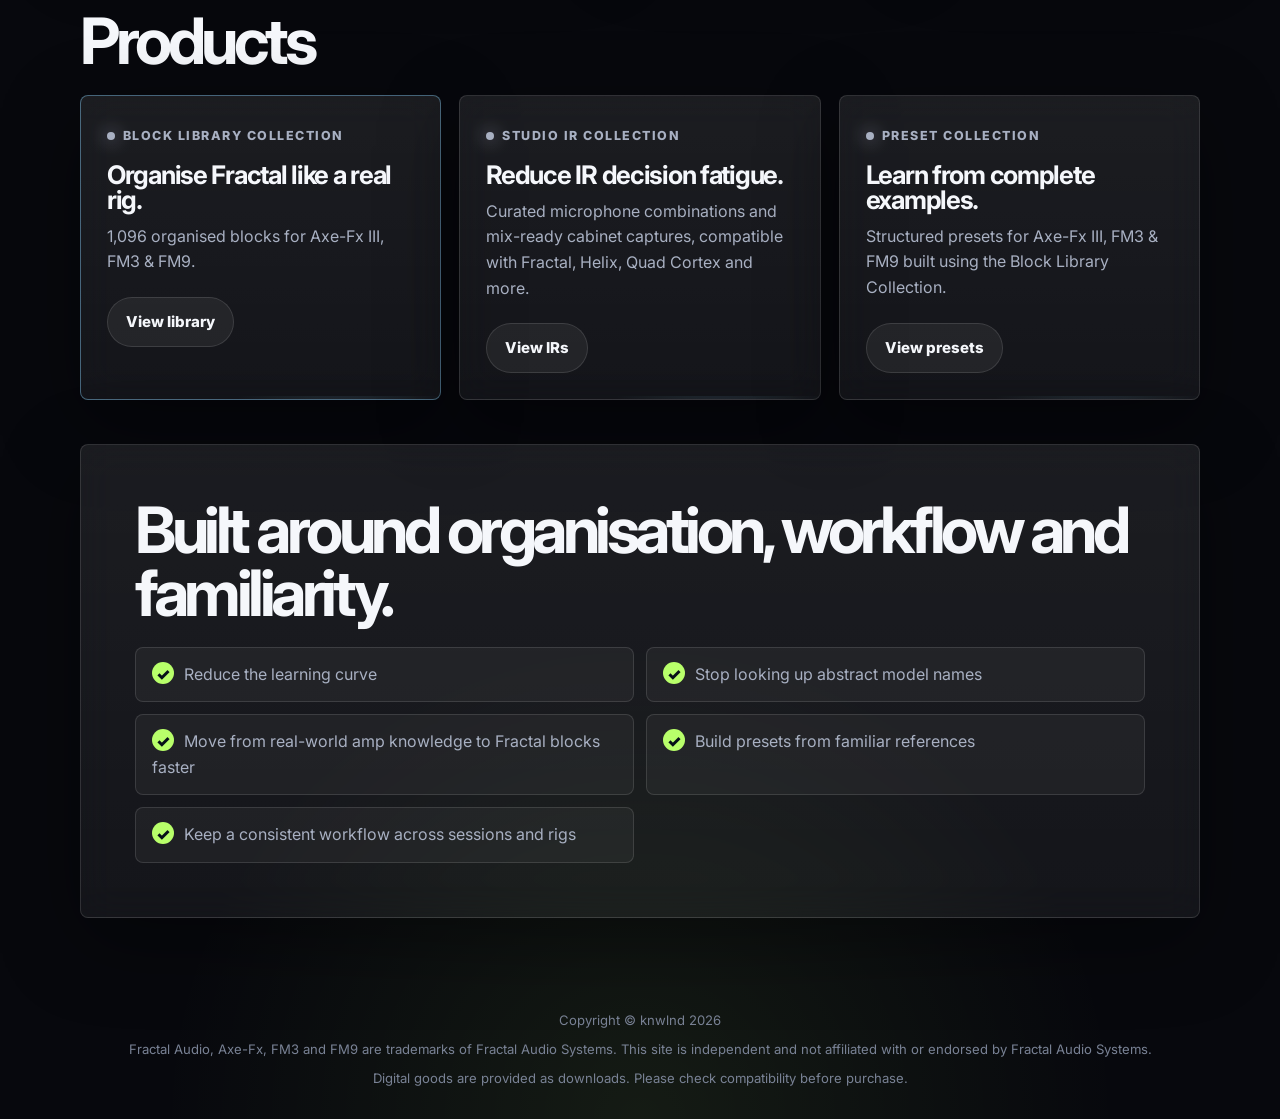
==== commit 719f31b0: "Removed duplication." ====
--- a/index.html
+++ b/index.html
@@ -27,7 +27,7 @@
     <section class="hero">
       <p class="eyebrow">Workflow Tools for Modern Amp Modellers</p>
       <h1>Spend less time navigating. Spend more time playing.</h1>
-      <p class="lede">Workflow Tools for Modern Amp Modellers.</br> </br>Helping players spend less time navigating and more time playing. Built around organisation, consistency and real-world workflows.. Built around real-world amplifiers, cabinets and studio workflows.</p>
+      <p class="lede">Helping players spend less time navigating and more time playing. Built around organisation, consistency and real-world workflows.. Built around real-world amplifiers, cabinets and studio workflows.</p>
       <div class="button-row">
         <a class="button primary" href="./libraries.html">Explore the Block Library Collection</a>
         <a class="button secondary" href="#products">Browse Products</a>
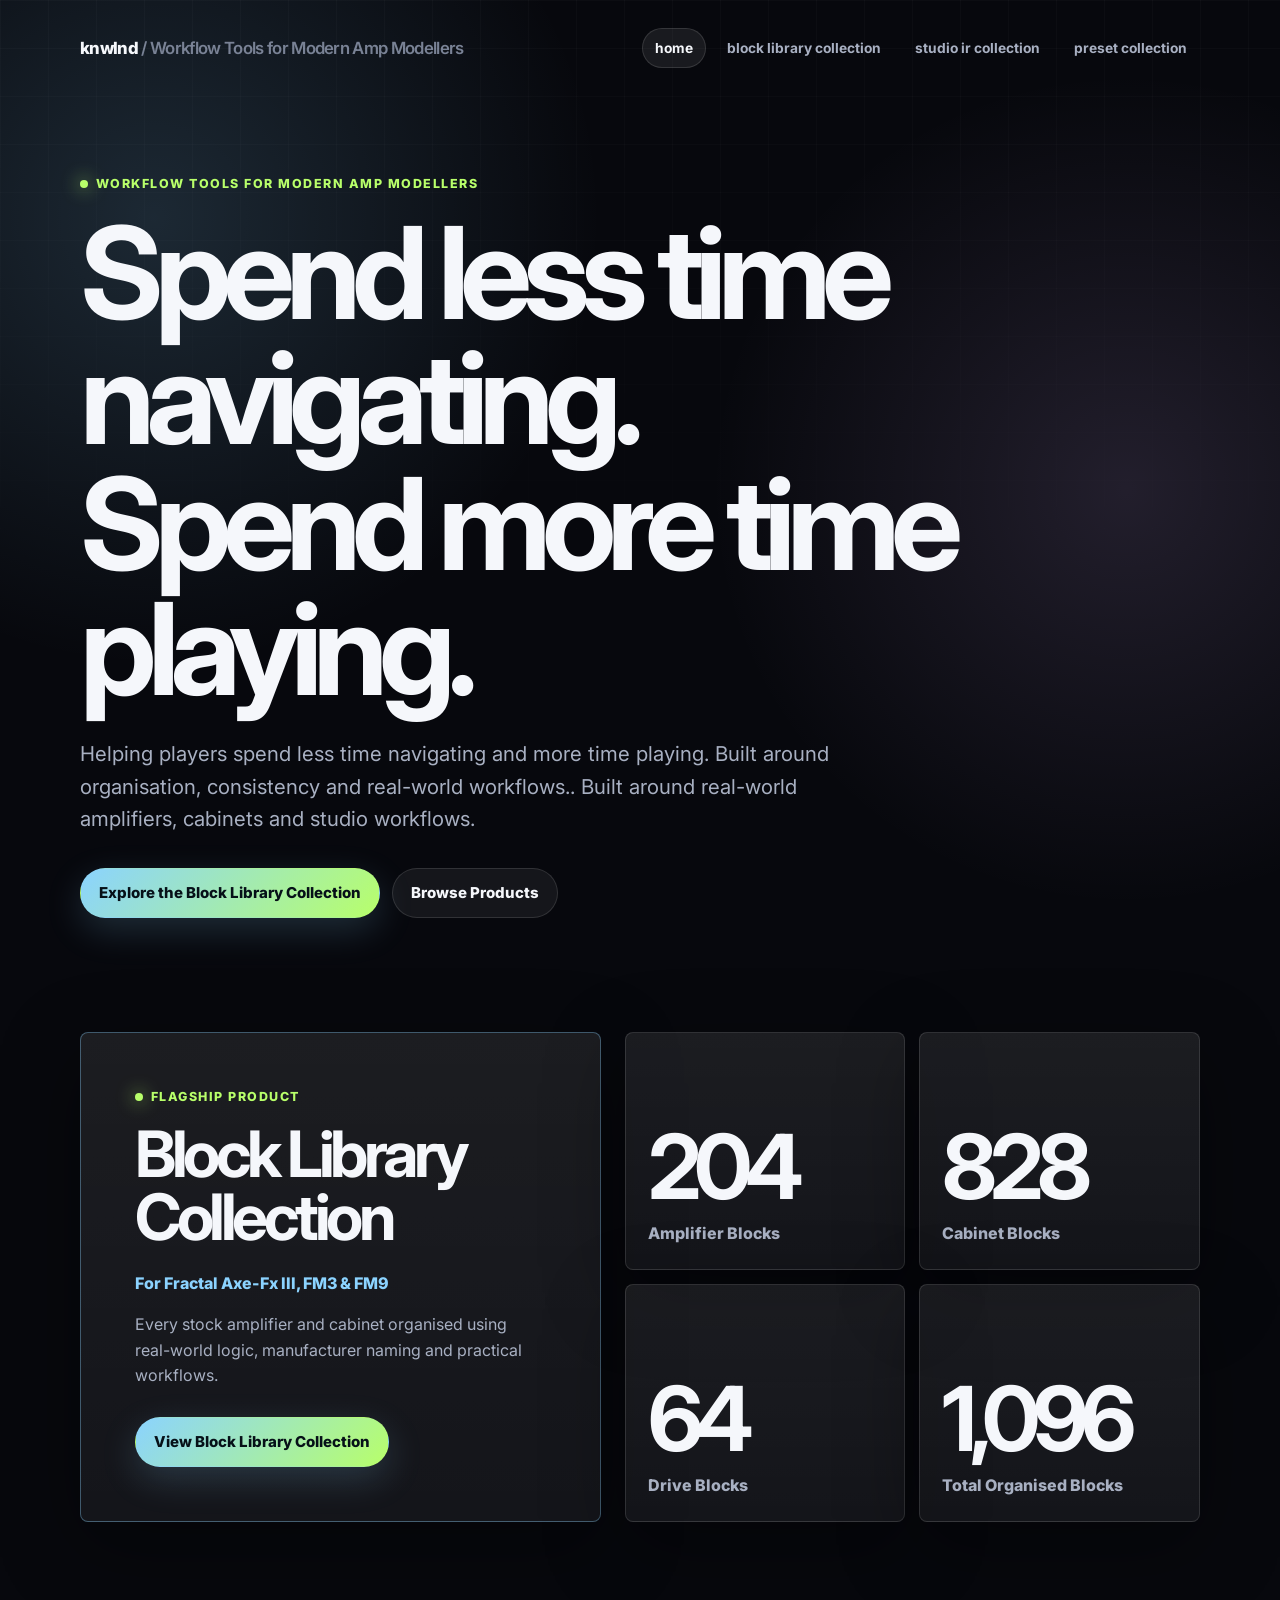
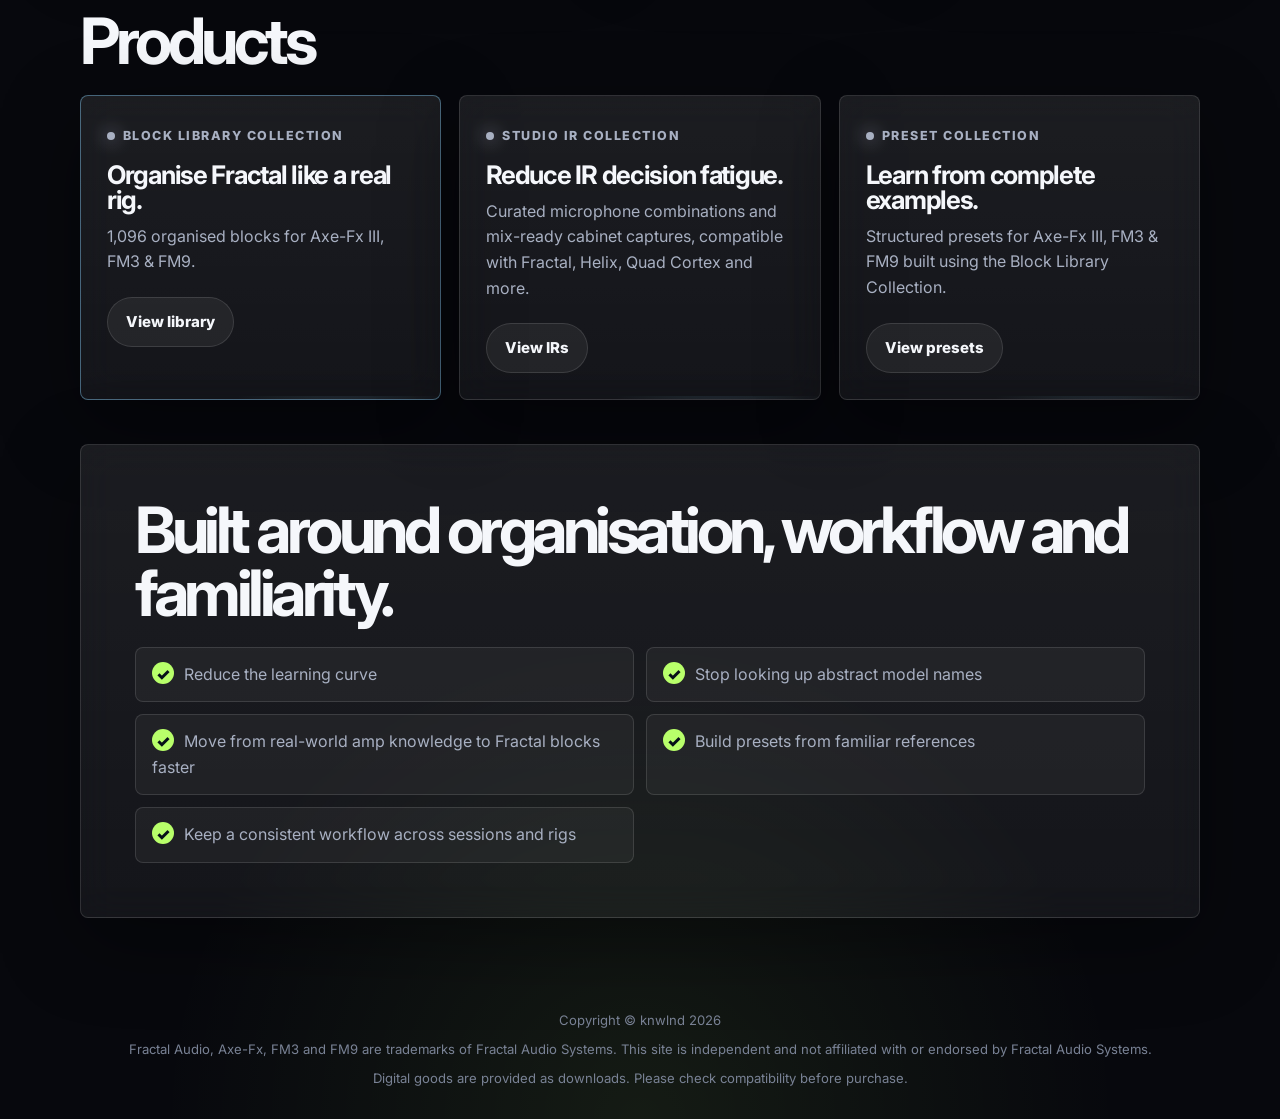
==== commit 5a6d5faa: "Adding keywords for search and identification." ====
--- a/index.html
+++ b/index.html
@@ -38,7 +38,7 @@
       <div class="feature-copy">
         <p class="kicker">Flagship product</p>
         <h2>Block Library Collection</h2>
-        <p class="subhead">For Axe-Fx III, FM3 &amp; FM9</p>
+        <p class="subhead">For Fractal Axe-Fx III, FM3 &amp; FM9</p>
         <p>Every stock amplifier and cabinet organised using real-world logic, manufacturer naming and practical workflows.</p>
         <a class="button primary" href="./libraries.html">View Block Library Collection</a>
       </div>
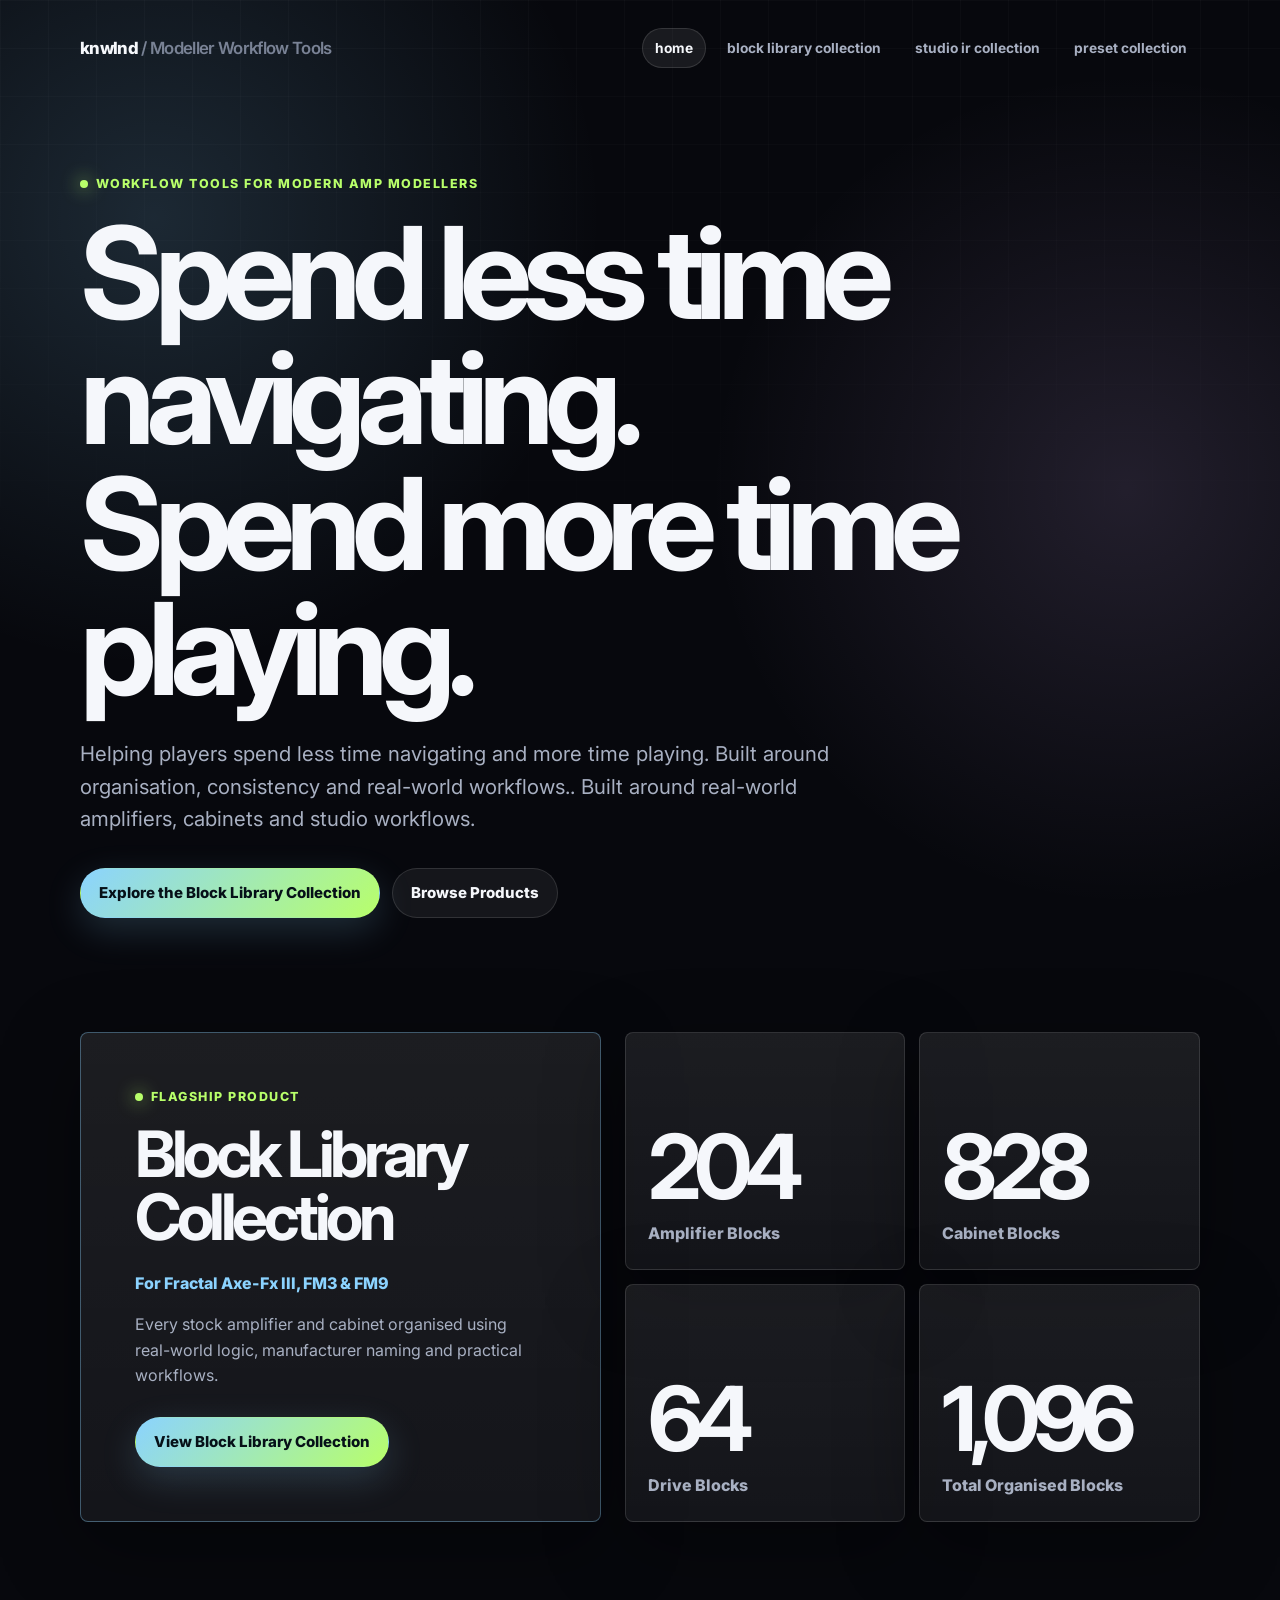
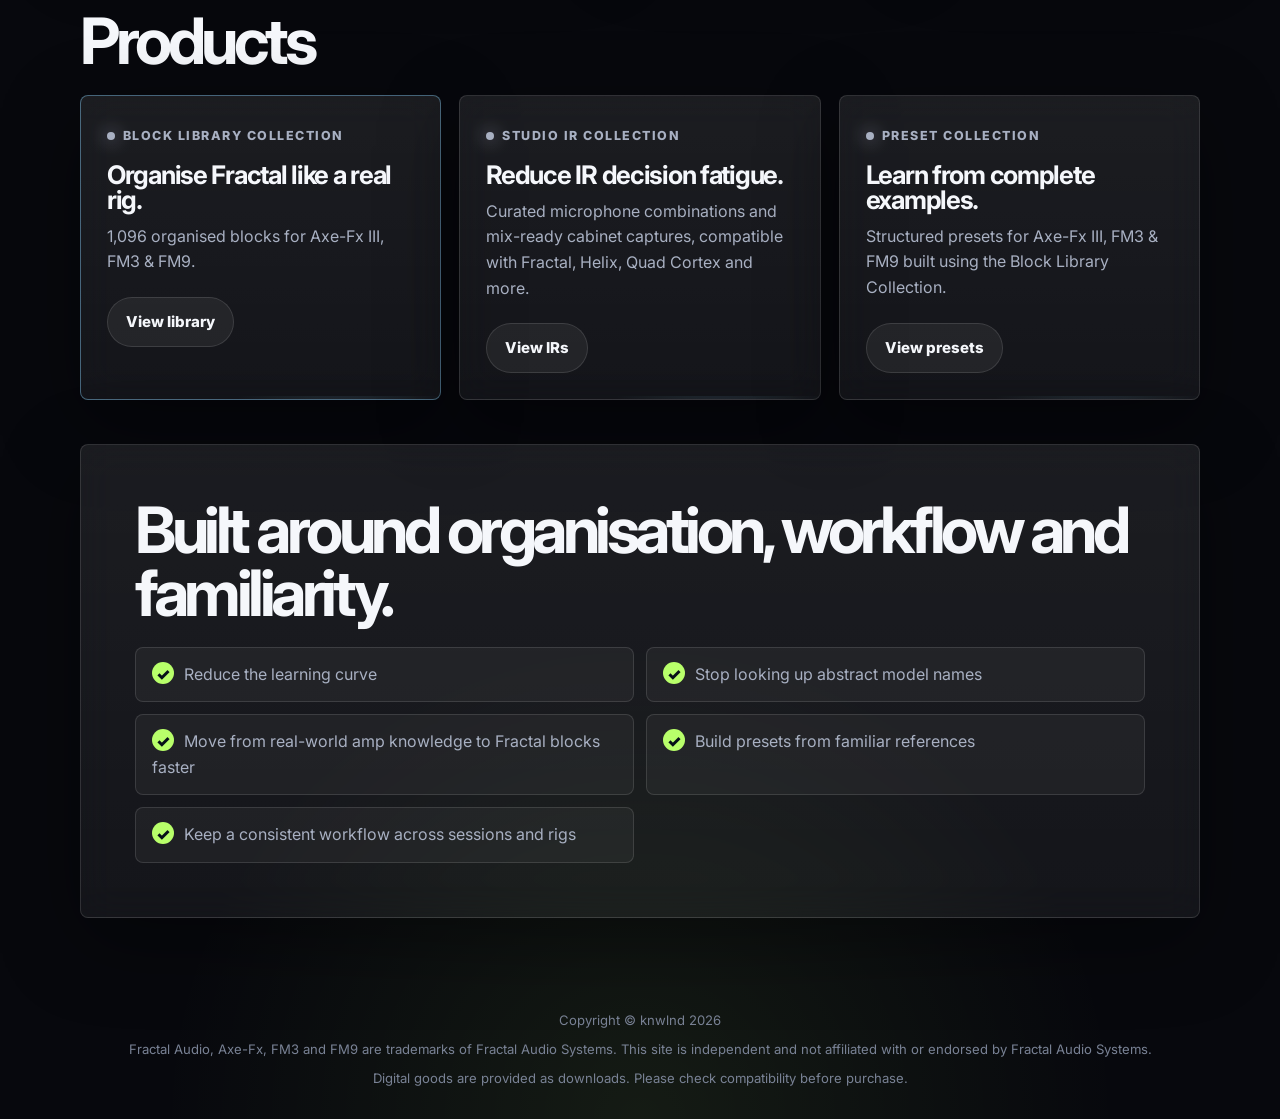
==== commit 98c5991f: "Branding alignment." ====
--- a/index.html
+++ b/index.html
@@ -3,8 +3,13 @@
 <head>
   <meta charset="utf-8">
   <meta name="viewport" content="width=device-width, initial-scale=1">
-  <title>knwlnd | Workflow Tools for Modern Amp Modellers</title>
+  <title>knwlnd | Modeller Workflow Tools</title>
   <meta name="description" content="Fractal block library, studio IR and preset collections for Axe-Fx III, FM3 and FM9 users who want less navigation and more playing.">
+  <meta name="theme-color" content="#07080d">
+  <link rel="icon" href="./assets/icons/favicon.svg" type="image/svg+xml">
+  <link rel="icon" href="./assets/icons/favicon-32x32.png" type="image/png" sizes="32x32">
+  <link rel="apple-touch-icon" href="./assets/icons/apple-touch-icon.png" sizes="180x180">
+  <link rel="manifest" href="./site.webmanifest">
   <link rel="preconnect" href="https://fonts.googleapis.com">
   <link rel="preconnect" href="https://fonts.gstatic.com" crossorigin>
   <link href="https://fonts.googleapis.com/css2?family=Inter:wght@400;600;700&amp;display=swap" rel="stylesheet">
--- a/style.css
+++ b/style.css
@@ -79,7 +79,7 @@
 }
 
 .brand::after {
-  content: " / Workflow Tools for Modern Amp Modellers";
+  content: " / Modeller Workflow Tools";
   color: var(--muted-2);
   font-weight: 600;
 }
